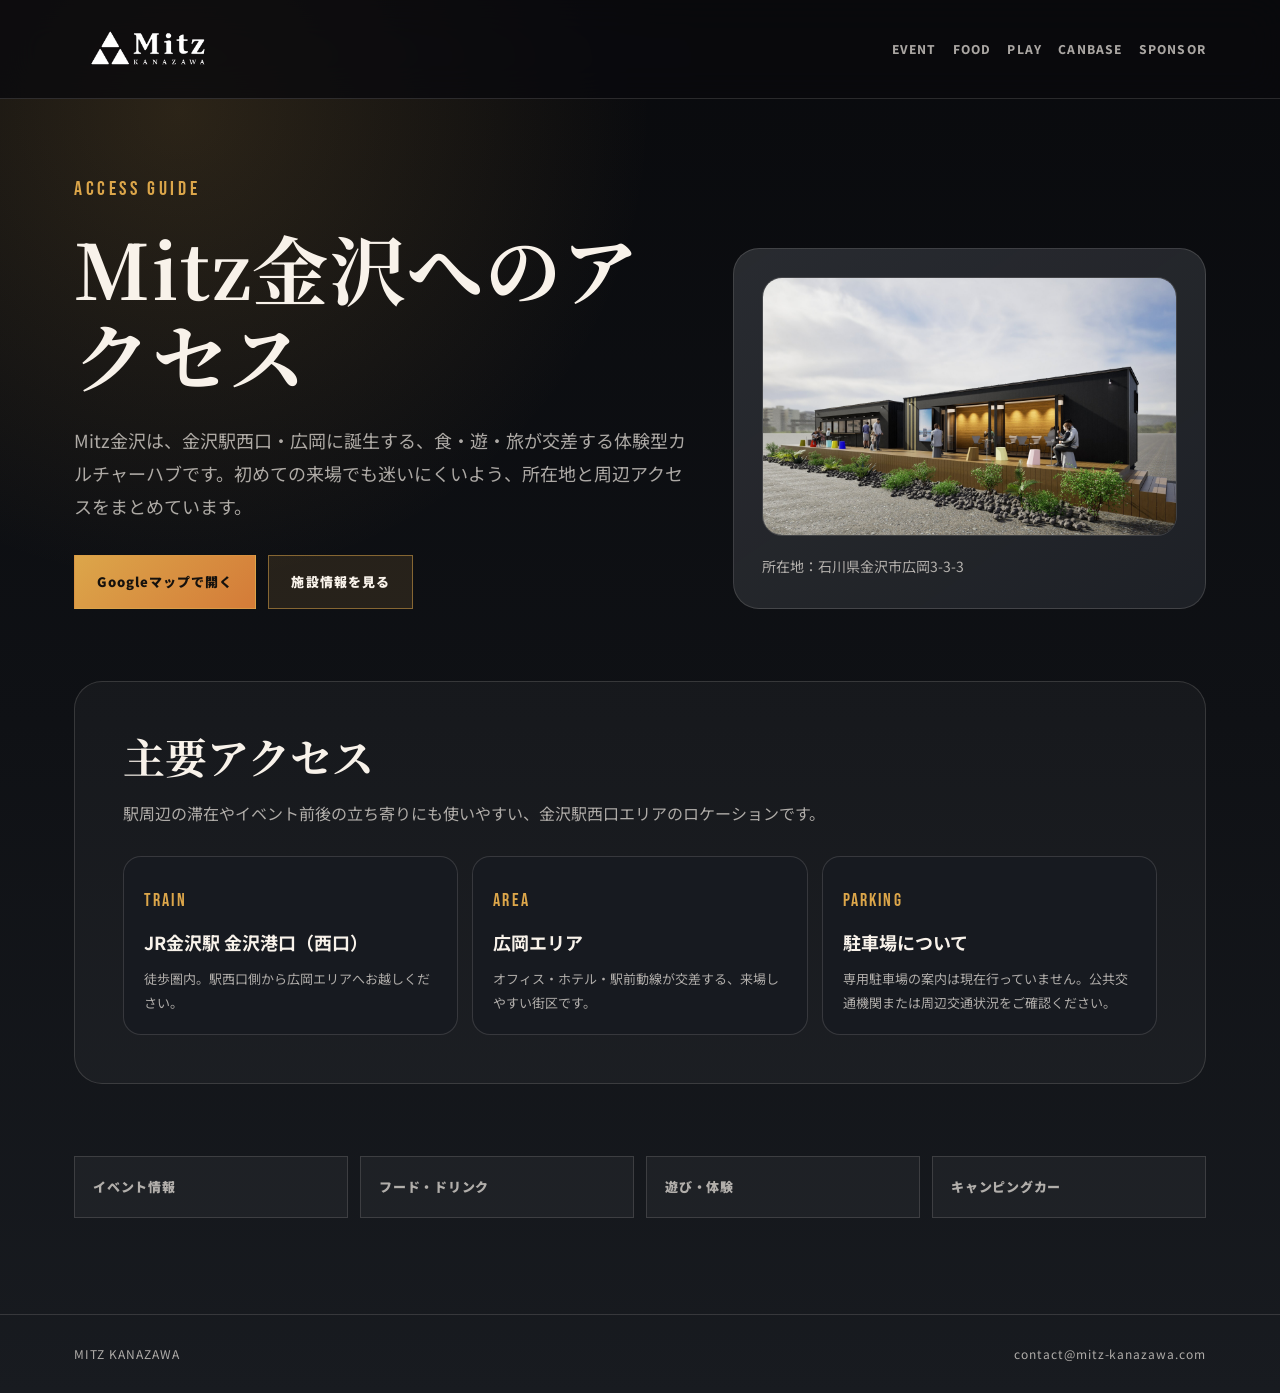
==== access/index.html @ 98e83a39 "Add SEO landing page scaffolds" ====
<!DOCTYPE html>
<html lang="ja">
<head>
  <meta charset="UTF-8" />
  <meta name="viewport" content="width=device-width, initial-scale=1.0" />
  <title>Mitz金沢へのアクセス｜金沢駅西口・広岡の体験型カルチャーハブ</title>
  <meta name="description" content="Mitz金沢はJR金沢駅の金沢港口（西口）から徒歩圏内、石川県金沢市広岡3-3-3にある体験型カルチャーハブです。初めての来場に向けたアクセス情報をまとめています。" />
  <meta name="robots" content="index,follow" />
  <link rel="canonical" href="https://mitz-kanazawa.com/access/" />
  <meta property="og:title" content="Mitz金沢へのアクセス｜金沢駅西口・広岡" />
  <meta property="og:description" content="JR金沢駅の金沢港口（西口）から徒歩圏内。Mitz金沢へのアクセス情報をまとめています。" />
  <meta property="og:type" content="website" />
  <meta property="og:url" content="https://mitz-kanazawa.com/access/" />
  <meta property="og:site_name" content="Mitz 金沢" />
  <meta property="og:image" content="https://mitz-kanazawa.com/images/ogp-grand-open.jpg" />
  <meta name="twitter:card" content="summary_large_image" />
  <meta name="twitter:title" content="Mitz金沢へのアクセス｜金沢駅西口・広岡" />
  <meta name="twitter:description" content="JR金沢駅の金沢港口（西口）から徒歩圏内。Mitz金沢へのアクセス情報をまとめています。" />
  <meta name="twitter:image" content="https://mitz-kanazawa.com/images/ogp-grand-open.jpg" />
  <link rel="preconnect" href="https://fonts.googleapis.com" />
  <link rel="preconnect" href="https://fonts.gstatic.com" crossorigin />
  <link href="https://fonts.googleapis.com/css2?family=Noto+Sans+JP:wght@400;500;700;900&family=Noto+Serif+JP:wght@700;900&family=Bebas+Neue&display=swap" rel="stylesheet" />
  <link rel="stylesheet" href="../assets/seo-pages.css" />
</head>
<body>
  <header class="site-header">
    <nav class="nav" aria-label="Site navigation">
      <a class="logo" href="../index.html"><img src="../images/mitz-logo-white-h.png" alt="Mitz 金沢" /></a>
      <div class="nav-links">
        <a href="../event/">EVENT</a><a href="../food/">FOOD</a><a href="../play/">PLAY</a><a href="../canbase/">CANBASE</a><a href="../sponsor/">SPONSOR</a>
      </div>
    </nav>
  </header>
  <main class="wrap">
    <section class="hero">
      <div>
        <p class="eyebrow">Access Guide</p>
        <h1>Mitz金沢へのアクセス</h1>
        <p class="lead">Mitz金沢は、金沢駅西口・広岡に誕生する、食・遊・旅が交差する体験型カルチャーハブです。初めての来場でも迷いにくいよう、所在地と周辺アクセスをまとめています。</p>
        <div class="cta-row">
          <a class="button primary" href="https://www.google.com/maps/search/?api=1&query=%E7%9F%B3%E5%B7%9D%E7%9C%8C%E9%87%91%E6%B2%A2%E5%B8%82%E5%BA%83%E5%B2%A13-3-3" target="_blank" rel="noopener">Googleマップで開く</a>
          <a class="button" href="../index.html#info">施設情報を見る</a>
        </div>
      </div>
      <aside class="hero-card">
        <img src="../images/hero-facility.jpg" alt="Mitz金沢の施設外観イメージ" />
        <p>所在地：石川県金沢市広岡3-3-3</p>
      </aside>
    </section>
    <section class="section">
      <h2>主要アクセス</h2>
      <p>駅周辺の滞在やイベント前後の立ち寄りにも使いやすい、金沢駅西口エリアのロケーションです。</p>
      <div class="grid">
        <article class="card"><p class="label">TRAIN</p><h3>JR金沢駅 金沢港口（西口）</h3><p>徒歩圏内。駅西口側から広岡エリアへお越しください。</p></article>
        <article class="card"><p class="label">AREA</p><h3>広岡エリア</h3><p>オフィス・ホテル・駅前動線が交差する、来場しやすい街区です。</p></article>
        <article class="card"><p class="label">PARKING</p><h3>駐車場について</h3><p>専用駐車場の案内は現在行っていません。公共交通機関または周辺交通状況をご確認ください。</p></article>
      </div>
    </section>
    <nav class="page-nav" aria-label="Related pages">
      <a href="../event/">イベント情報</a><a href="../food/">フード・ドリンク</a><a href="../play/">遊び・体験</a><a href="../canbase/">キャンピングカー</a>
    </nav>
  </main>
  <footer class="site-footer"><div class="footer-inner"><span>MITZ KANAZAWA</span><a href="mailto:contact@mitz-kanazawa.com">contact@mitz-kanazawa.com</a></div></footer>
</body>
</html>
---- assets/seo-pages.css ----
*, *::before, *::after { box-sizing: border-box; margin: 0; padding: 0; }
:root {
  --bg: #0f1115;
  --panel: #171a20;
  --panel-soft: #20242b;
  --ink: #f8f2ea;
  --muted: rgba(248, 242, 234, 0.68);
  --line: rgba(248, 242, 234, 0.14);
  --gold: #dca64a;
  --orange: #d47b38;
}
html { scroll-behavior: smooth; }
body {
  min-height: 100vh;
  background:
    radial-gradient(circle at 14% 8%, rgba(220, 166, 74, 0.16), transparent 28%),
    linear-gradient(180deg, #090a0d 0%, var(--bg) 52%, #181b20 100%);
  color: var(--ink);
  font-family: "Noto Sans JP", "Inter", sans-serif;
  line-height: 1.82;
  -webkit-font-smoothing: antialiased;
  text-rendering: optimizeLegibility;
}
a { color: inherit; text-decoration: none; }
img { display: block; max-width: 100%; }
.site-header {
  position: sticky;
  top: 0;
  z-index: 20;
  border-bottom: 1px solid var(--line);
  background: rgba(9, 10, 13, 0.78);
  backdrop-filter: blur(18px);
}
.nav {
  width: min(100%, 1180px);
  margin: 0 auto;
  padding: 18px 24px;
  display: flex;
  align-items: center;
  justify-content: space-between;
  gap: 20px;
}
.logo img { width: 148px; height: auto; }
.nav-links {
  display: flex;
  flex-wrap: wrap;
  justify-content: flex-end;
  gap: 16px;
  color: var(--muted);
  font-size: 12px;
  font-weight: 800;
  letter-spacing: 0.10em;
}
.nav-links a:hover { color: var(--gold); }
.wrap {
  width: min(100%, 1180px);
  margin: 0 auto;
  padding: 72px 24px 96px;
}
.hero {
  display: grid;
  grid-template-columns: minmax(0, 0.96fr) minmax(320px, 0.74fr);
  gap: 46px;
  align-items: end;
}
.eyebrow {
  color: var(--gold);
  font-family: "Bebas Neue", sans-serif;
  font-size: 20px;
  letter-spacing: 0.18em;
  text-transform: uppercase;
}
h1 {
  margin-top: 18px;
  font-family: "Noto Serif JP", serif;
  font-size: clamp(38px, 6vw, 76px);
  line-height: 1.14;
  letter-spacing: 0.02em;
}
.lead {
  margin-top: 26px;
  color: var(--muted);
  font-size: clamp(15px, 2vw, 18px);
  max-width: 44em;
}
.hero-card {
  padding: 28px;
  border: 1px solid var(--line);
  border-radius: 26px;
  background:
    linear-gradient(145deg, rgba(248, 242, 234, 0.08), rgba(248, 242, 234, 0.03)),
    var(--panel);
}
.hero-card img {
  width: 100%;
  aspect-ratio: 16 / 10;
  object-fit: cover;
  border-radius: 20px;
  border: 1px solid var(--line);
}
.hero-card p {
  margin-top: 18px;
  color: var(--muted);
  font-size: 14px;
}
.cta-row {
  display: flex;
  flex-wrap: wrap;
  gap: 12px;
  margin-top: 32px;
}
.button {
  display: inline-flex;
  align-items: center;
  justify-content: center;
  min-height: 54px;
  padding: 0 22px;
  border: 1px solid rgba(220, 166, 74, 0.52);
  background: rgba(220, 166, 74, 0.12);
  color: var(--ink);
  font-size: 13px;
  font-weight: 900;
  letter-spacing: 0.08em;
}
.button.primary {
  background: linear-gradient(135deg, var(--gold), var(--orange));
  color: #15110d;
}
.section {
  margin-top: 72px;
  padding: clamp(28px, 5vw, 48px);
  border: 1px solid var(--line);
  border-radius: 28px;
  background: rgba(248, 242, 234, 0.035);
}
.section h2 {
  font-family: "Noto Serif JP", serif;
  font-size: clamp(26px, 4vw, 42px);
  line-height: 1.28;
}
.section p {
  margin-top: 16px;
  color: var(--muted);
}
.grid {
  margin-top: 28px;
  display: grid;
  grid-template-columns: repeat(3, minmax(0, 1fr));
  gap: 14px;
}
.card {
  min-height: 142px;
  padding: 20px;
  border: 1px solid var(--line);
  border-radius: 18px;
  background: var(--panel);
}
.card .label {
  color: var(--gold);
  font-family: "Bebas Neue", sans-serif;
  font-size: 18px;
  letter-spacing: 0.12em;
}
.card h3 {
  margin-top: 8px;
  font-size: 18px;
}
.card p {
  margin-top: 8px;
  font-size: 13px;
}
.page-nav {
  margin-top: 72px;
  display: grid;
  grid-template-columns: repeat(4, minmax(0, 1fr));
  gap: 12px;
}
.page-nav a {
  padding: 18px;
  border: 1px solid var(--line);
  background: rgba(248, 242, 234, 0.04);
  color: var(--muted);
  font-size: 13px;
  font-weight: 900;
  letter-spacing: 0.06em;
}
.page-nav a:hover { color: var(--gold); border-color: rgba(220, 166, 74, 0.44); }
.site-footer {
  border-top: 1px solid var(--line);
  color: var(--muted);
}
.footer-inner {
  width: min(100%, 1180px);
  margin: 0 auto;
  padding: 28px 24px;
  display: flex;
  justify-content: space-between;
  gap: 16px;
  flex-wrap: wrap;
  font-size: 12px;
  letter-spacing: 0.08em;
}
@media (max-width: 860px) {
  .nav { align-items: flex-start; flex-direction: column; }
  .nav-links { justify-content: flex-start; }
  .hero { grid-template-columns: 1fr; }
  .grid { grid-template-columns: 1fr; }
  .page-nav { grid-template-columns: repeat(2, minmax(0, 1fr)); }
}
@media (max-width: 560px) {
  .wrap { padding: 48px 18px 72px; }
  .nav { padding: 14px 18px; }
  .logo img { width: 126px; }
  .nav-links { gap: 10px; font-size: 11px; }
  .hero-card, .section { border-radius: 20px; }
  .button { width: 100%; }
  .page-nav { grid-template-columns: 1fr; }
}
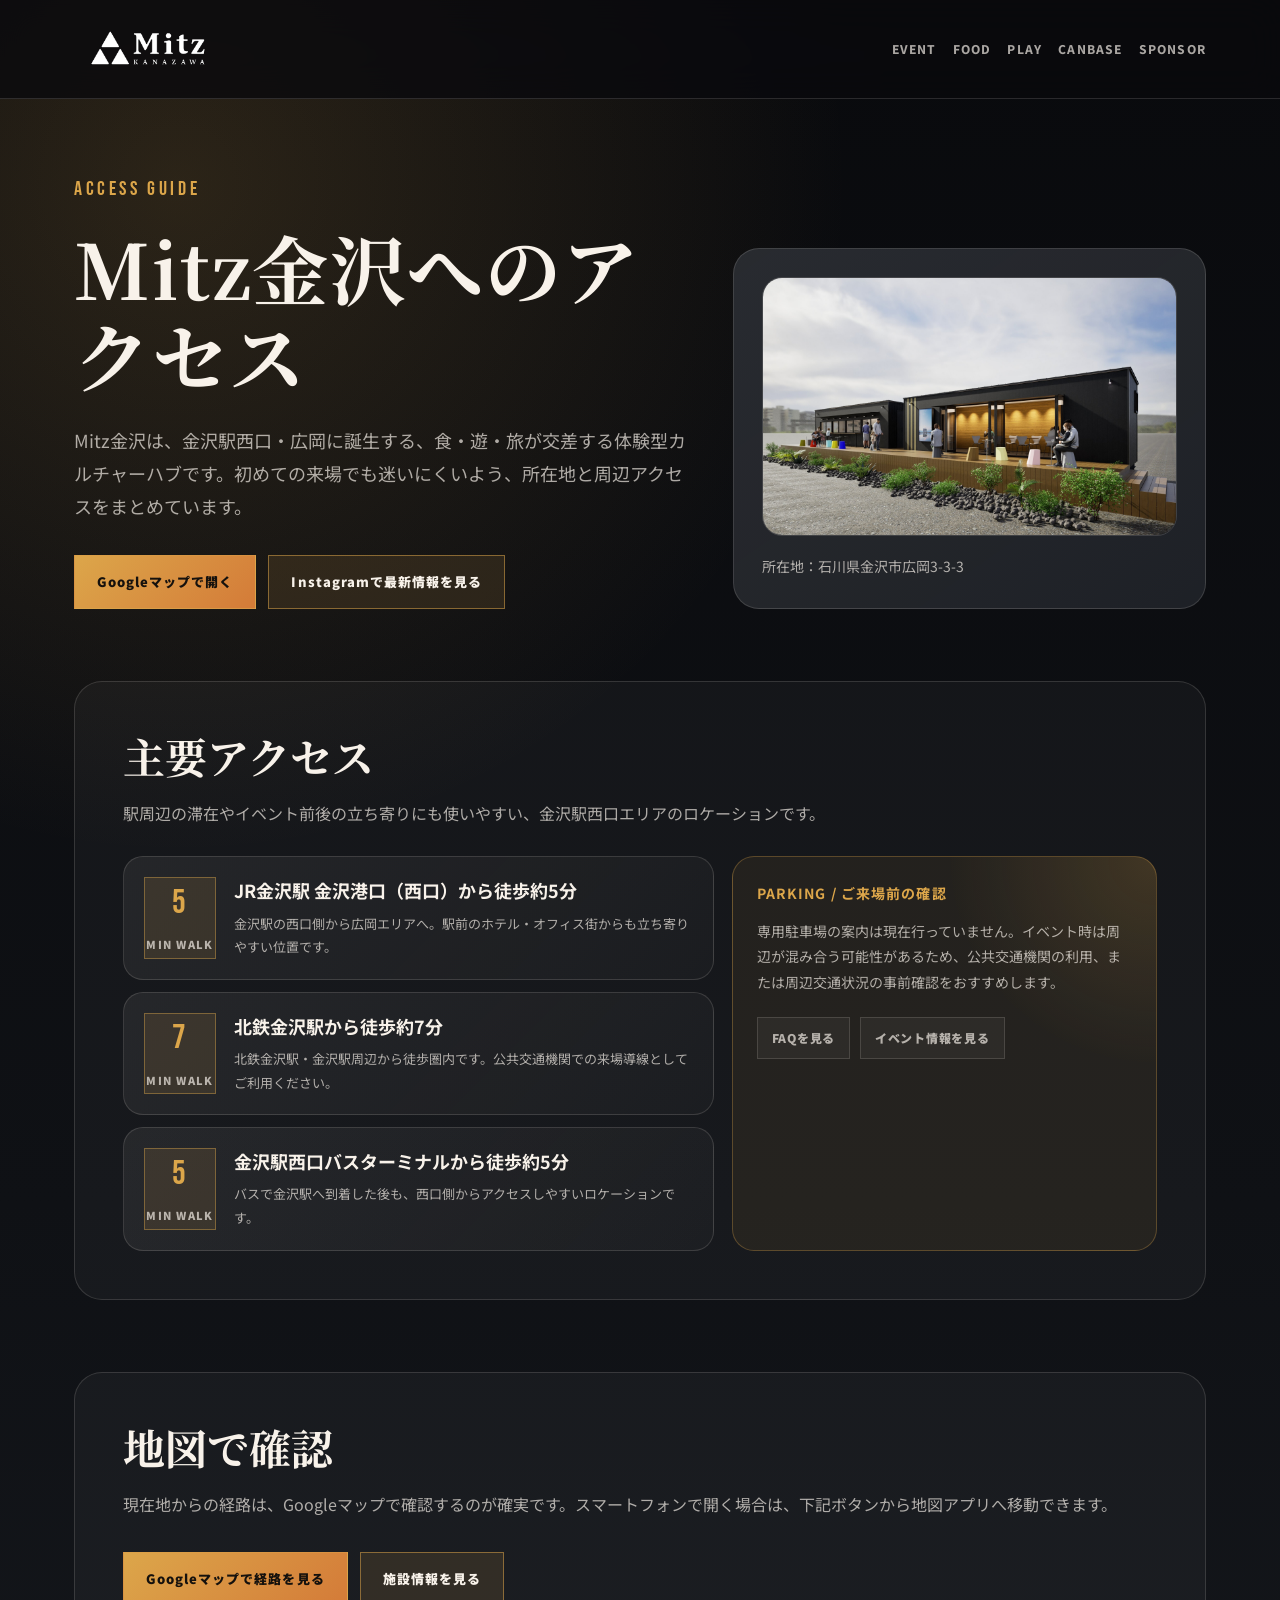
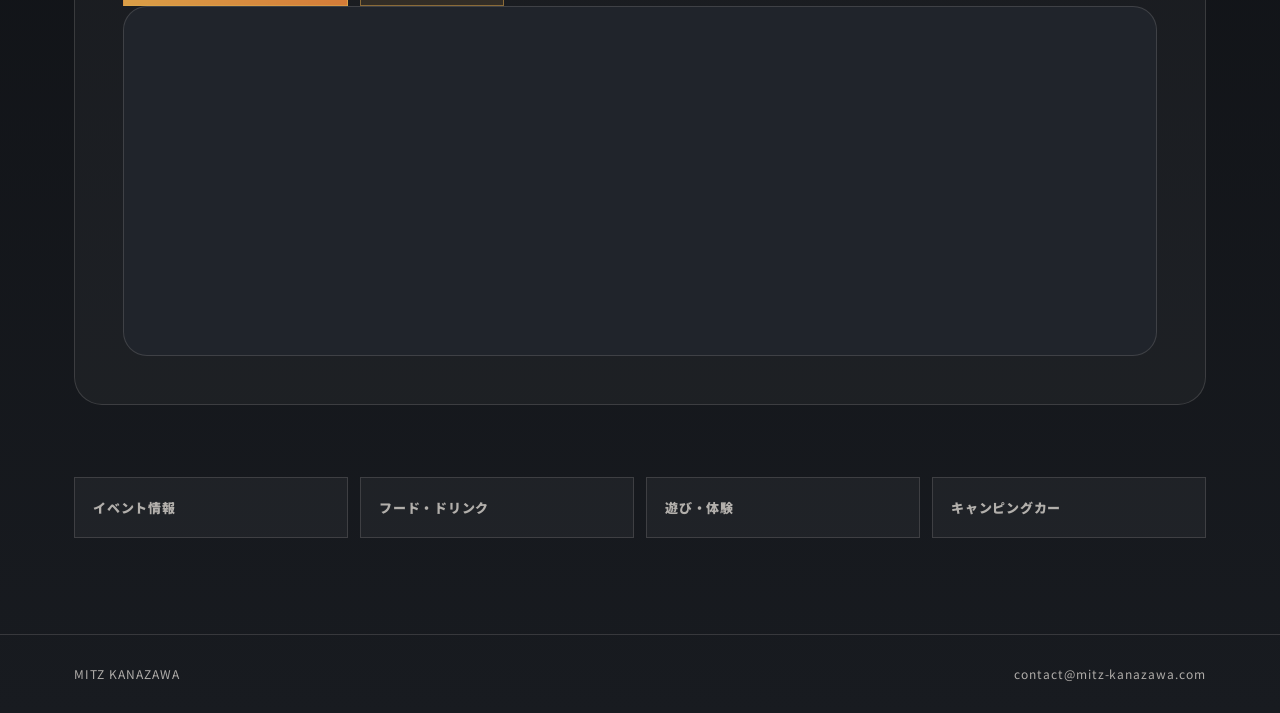
==== commit 07b5ea1d: "Strengthen access and event SEO pages" ====
--- a/access/index.html
+++ b/access/index.html
@@ -21,6 +21,26 @@
   <link rel="preconnect" href="https://fonts.gstatic.com" crossorigin />
   <link href="https://fonts.googleapis.com/css2?family=Noto+Sans+JP:wght@400;500;700;900&family=Noto+Serif+JP:wght@700;900&family=Bebas+Neue&display=swap" rel="stylesheet" />
   <link rel="stylesheet" href="../assets/seo-pages.css" />
+  <script type="application/ld+json">
+  {
+    "@context": "https://schema.org",
+    "@type": "BreadcrumbList",
+    "itemListElement": [
+      {
+        "@type": "ListItem",
+        "position": 1,
+        "name": "Mitz金沢",
+        "item": "https://mitz-kanazawa.com/"
+      },
+      {
+        "@type": "ListItem",
+        "position": 2,
+        "name": "アクセス",
+        "item": "https://mitz-kanazawa.com/access/"
+      }
+    ]
+  }
+  </script>
 </head>
 <body>
   <header class="site-header">
@@ -39,7 +59,7 @@
         <p class="lead">Mitz金沢は、金沢駅西口・広岡に誕生する、食・遊・旅が交差する体験型カルチャーハブです。初めての来場でも迷いにくいよう、所在地と周辺アクセスをまとめています。</p>
         <div class="cta-row">
           <a class="button primary" href="https://www.google.com/maps/search/?api=1&query=%E7%9F%B3%E5%B7%9D%E7%9C%8C%E9%87%91%E6%B2%A2%E5%B8%82%E5%BA%83%E5%B2%A13-3-3" target="_blank" rel="noopener">Googleマップで開く</a>
-          <a class="button" href="../index.html#info">施設情報を見る</a>
+          <a class="button" href="https://www.instagram.com/mitz_kanazawa" target="_blank" rel="noopener">Instagramで最新情報を見る</a>
         </div>
       </div>
       <aside class="hero-card">
@@ -50,10 +70,54 @@
     <section class="section">
       <h2>主要アクセス</h2>
       <p>駅周辺の滞在やイベント前後の立ち寄りにも使いやすい、金沢駅西口エリアのロケーションです。</p>
-      <div class="grid">
-        <article class="card"><p class="label">TRAIN</p><h3>JR金沢駅 金沢港口（西口）</h3><p>徒歩圏内。駅西口側から広岡エリアへお越しください。</p></article>
-        <article class="card"><p class="label">AREA</p><h3>広岡エリア</h3><p>オフィス・ホテル・駅前動線が交差する、来場しやすい街区です。</p></article>
-        <article class="card"><p class="label">PARKING</p><h3>駐車場について</h3><p>専用駐車場の案内は現在行っていません。公共交通機関または周辺交通状況をご確認ください。</p></article>
+      <div class="split">
+        <div class="route-list">
+          <article class="route-card">
+            <div class="route-time">5<span class="unit">MIN WALK</span></div>
+            <div>
+              <h3>JR金沢駅 金沢港口（西口）から徒歩約5分</h3>
+              <p>金沢駅の西口側から広岡エリアへ。駅前のホテル・オフィス街からも立ち寄りやすい位置です。</p>
+            </div>
+          </article>
+          <article class="route-card">
+            <div class="route-time">7<span class="unit">MIN WALK</span></div>
+            <div>
+              <h3>北鉄金沢駅から徒歩約7分</h3>
+              <p>北鉄金沢駅・金沢駅周辺から徒歩圏内です。公共交通機関での来場導線としてご利用ください。</p>
+            </div>
+          </article>
+          <article class="route-card">
+            <div class="route-time">5<span class="unit">MIN WALK</span></div>
+            <div>
+              <h3>金沢駅西口バスターミナルから徒歩約5分</h3>
+              <p>バスで金沢駅へ到着した後も、西口側からアクセスしやすいロケーションです。</p>
+            </div>
+          </article>
+        </div>
+        <aside class="note-panel">
+          <strong>PARKING / ご来場前の確認</strong>
+          <p>専用駐車場の案内は現在行っていません。イベント時は周辺が混み合う可能性があるため、公共交通機関の利用、または周辺交通状況の事前確認をおすすめします。</p>
+          <div class="inline-links">
+            <a href="../index.html#first-visit">FAQを見る</a>
+            <a href="../event/">イベント情報を見る</a>
+          </div>
+        </aside>
+      </div>
+    </section>
+    <section class="section">
+      <h2>地図で確認</h2>
+      <p>現在地からの経路は、Googleマップで確認するのが確実です。スマートフォンで開く場合は、下記ボタンから地図アプリへ移動できます。</p>
+      <div class="cta-row">
+        <a class="button primary" href="https://www.google.com/maps/search/?api=1&query=%E7%9F%B3%E5%B7%9D%E7%9C%8C%E9%87%91%E6%B2%A2%E5%B8%82%E5%BA%83%E5%B2%A13-3-3" target="_blank" rel="noopener">Googleマップで経路を見る</a>
+        <a class="button" href="../index.html#info">施設情報を見る</a>
+      </div>
+      <div class="map-frame" aria-label="Mitz金沢の地図">
+        <iframe
+          src="https://maps.google.com/maps?hl=ja&q=%E7%9F%B3%E5%B7%9D%E7%9C%8C%E9%87%91%E6%B2%A2%E5%B8%82%E5%BA%83%E5%B2%A13-3-3&z=17&output=embed"
+          allowfullscreen=""
+          loading="lazy"
+          referrerpolicy="no-referrer-when-downgrade"
+          title="Mitz金沢 アクセスマップ"></iframe>
       </div>
     </section>
     <nav class="page-nav" aria-label="Related pages">
--- a/assets/seo-pages.css
+++ b/assets/seo-pages.css
@@ -8,6 +8,7 @@
   --line: rgba(248, 242, 234, 0.14);
   --gold: #dca64a;
   --orange: #d47b38;
+  --blue: #4d9ed0;
 }
 html { scroll-behavior: smooth; }
 body {
@@ -169,6 +170,176 @@
   margin-top: 8px;
   font-size: 13px;
 }
+.split {
+  margin-top: 28px;
+  display: grid;
+  grid-template-columns: minmax(0, 1fr) minmax(280px, 0.72fr);
+  gap: 18px;
+  align-items: stretch;
+}
+.route-list {
+  display: grid;
+  gap: 12px;
+}
+.route-card {
+  display: grid;
+  grid-template-columns: 72px minmax(0, 1fr);
+  gap: 18px;
+  padding: 20px;
+  border: 1px solid var(--line);
+  border-radius: 20px;
+  background: linear-gradient(135deg, rgba(248, 242, 234, 0.07), rgba(248, 242, 234, 0.025));
+}
+.route-time {
+  display: grid;
+  place-items: center;
+  min-height: 72px;
+  border: 1px solid rgba(220, 166, 74, 0.42);
+  background: rgba(220, 166, 74, 0.12);
+  color: var(--gold);
+  font-family: "Bebas Neue", sans-serif;
+  font-size: 34px;
+  line-height: 1;
+  letter-spacing: 0.04em;
+}
+.route-time .unit {
+  display: block;
+  margin-top: 4px;
+  color: var(--muted);
+  font-family: "Noto Sans JP", sans-serif;
+  font-size: 11px;
+  font-weight: 900;
+  letter-spacing: 0.12em;
+}
+.route-card h3 {
+  font-size: 18px;
+  line-height: 1.45;
+}
+.route-card p {
+  margin-top: 8px;
+  color: var(--muted);
+  font-size: 13px;
+}
+.note-panel {
+  padding: 24px;
+  border: 1px solid rgba(220, 166, 74, 0.30);
+  border-radius: 22px;
+  background:
+    radial-gradient(circle at 100% 0%, rgba(220, 166, 74, 0.16), transparent 36%),
+    rgba(220, 166, 74, 0.07);
+}
+.note-panel strong {
+  display: block;
+  color: var(--gold);
+  font-size: 14px;
+  letter-spacing: 0.08em;
+}
+.note-panel p {
+  margin-top: 12px;
+  font-size: 14px;
+}
+.alert {
+  display: flex;
+  gap: 14px;
+  align-items: flex-start;
+  margin-top: 22px;
+  padding: 16px 18px;
+  border: 1px solid rgba(189, 106, 93, 0.50);
+  background: rgba(189, 106, 93, 0.16);
+  color: var(--ink);
+}
+.alert strong {
+  flex: 0 0 auto;
+  color: #ffb4a8;
+  font-family: "Bebas Neue", sans-serif;
+  font-size: 20px;
+  letter-spacing: 0.12em;
+}
+.alert span {
+  color: var(--muted);
+  font-size: 14px;
+}
+.program-list {
+  margin-top: 28px;
+  display: grid;
+  gap: 10px;
+}
+.program-item {
+  display: grid;
+  grid-template-columns: 142px minmax(0, 1fr);
+  gap: 18px;
+  align-items: center;
+  padding: 16px 18px;
+  border: 1px solid var(--line);
+  background: rgba(248, 242, 234, 0.04);
+}
+.program-item time {
+  color: var(--gold);
+  font-family: "Bebas Neue", sans-serif;
+  font-size: 26px;
+  line-height: 1;
+  letter-spacing: 0.05em;
+}
+.program-title {
+  font-size: 16px;
+  font-weight: 900;
+  line-height: 1.5;
+}
+.program-title span {
+  display: block;
+  margin-top: 3px;
+  color: var(--muted);
+  font-size: 12px;
+  font-weight: 800;
+  letter-spacing: 0.08em;
+  text-transform: uppercase;
+}
+.program-item.is-guest {
+  border-color: rgba(220, 166, 74, 0.48);
+  background:
+    linear-gradient(135deg, rgba(220, 166, 74, 0.15), rgba(212, 123, 56, 0.08)),
+    rgba(248, 242, 234, 0.04);
+}
+.program-item.is-dj {
+  border-color: rgba(77, 158, 208, 0.30);
+  background: rgba(28, 37, 48, 0.42);
+}
+.map-frame {
+  overflow: hidden;
+  min-height: 340px;
+  border: 1px solid var(--line);
+  border-radius: 24px;
+  background: var(--panel-soft);
+}
+.map-frame iframe {
+  width: 100%;
+  height: 100%;
+  min-height: 340px;
+  border: 0;
+  filter: saturate(0.82) contrast(0.96);
+}
+.inline-links {
+  margin-top: 22px;
+  display: flex;
+  flex-wrap: wrap;
+  gap: 10px;
+}
+.inline-links a {
+  display: inline-flex;
+  align-items: center;
+  min-height: 42px;
+  padding: 0 14px;
+  border: 1px solid var(--line);
+  background: rgba(248, 242, 234, 0.04);
+  color: var(--muted);
+  font-size: 12px;
+  font-weight: 900;
+  letter-spacing: 0.06em;
+}
+.inline-links a:hover {
+  color: var(--gold);
+  border-color: rgba(220, 166, 74, 0.44);
+}
 .page-nav {
   margin-top: 72px;
   display: grid;
@@ -205,6 +376,7 @@
   .nav-links { justify-content: flex-start; }
   .hero { grid-template-columns: 1fr; }
   .grid { grid-template-columns: 1fr; }
+  .split { grid-template-columns: 1fr; }
   .page-nav { grid-template-columns: repeat(2, minmax(0, 1fr)); }
 }
 @media (max-width: 560px) {
@@ -213,6 +385,10 @@
   .logo img { width: 126px; }
   .nav-links { gap: 10px; font-size: 11px; }
   .hero-card, .section { border-radius: 20px; }
+  .route-card { grid-template-columns: 1fr; }
+  .route-time { width: 86px; min-height: 64px; }
+  .alert { flex-direction: column; }
+  .program-item { grid-template-columns: 1fr; gap: 8px; }
   .button { width: 100%; }
   .page-nav { grid-template-columns: 1fr; }
 }
